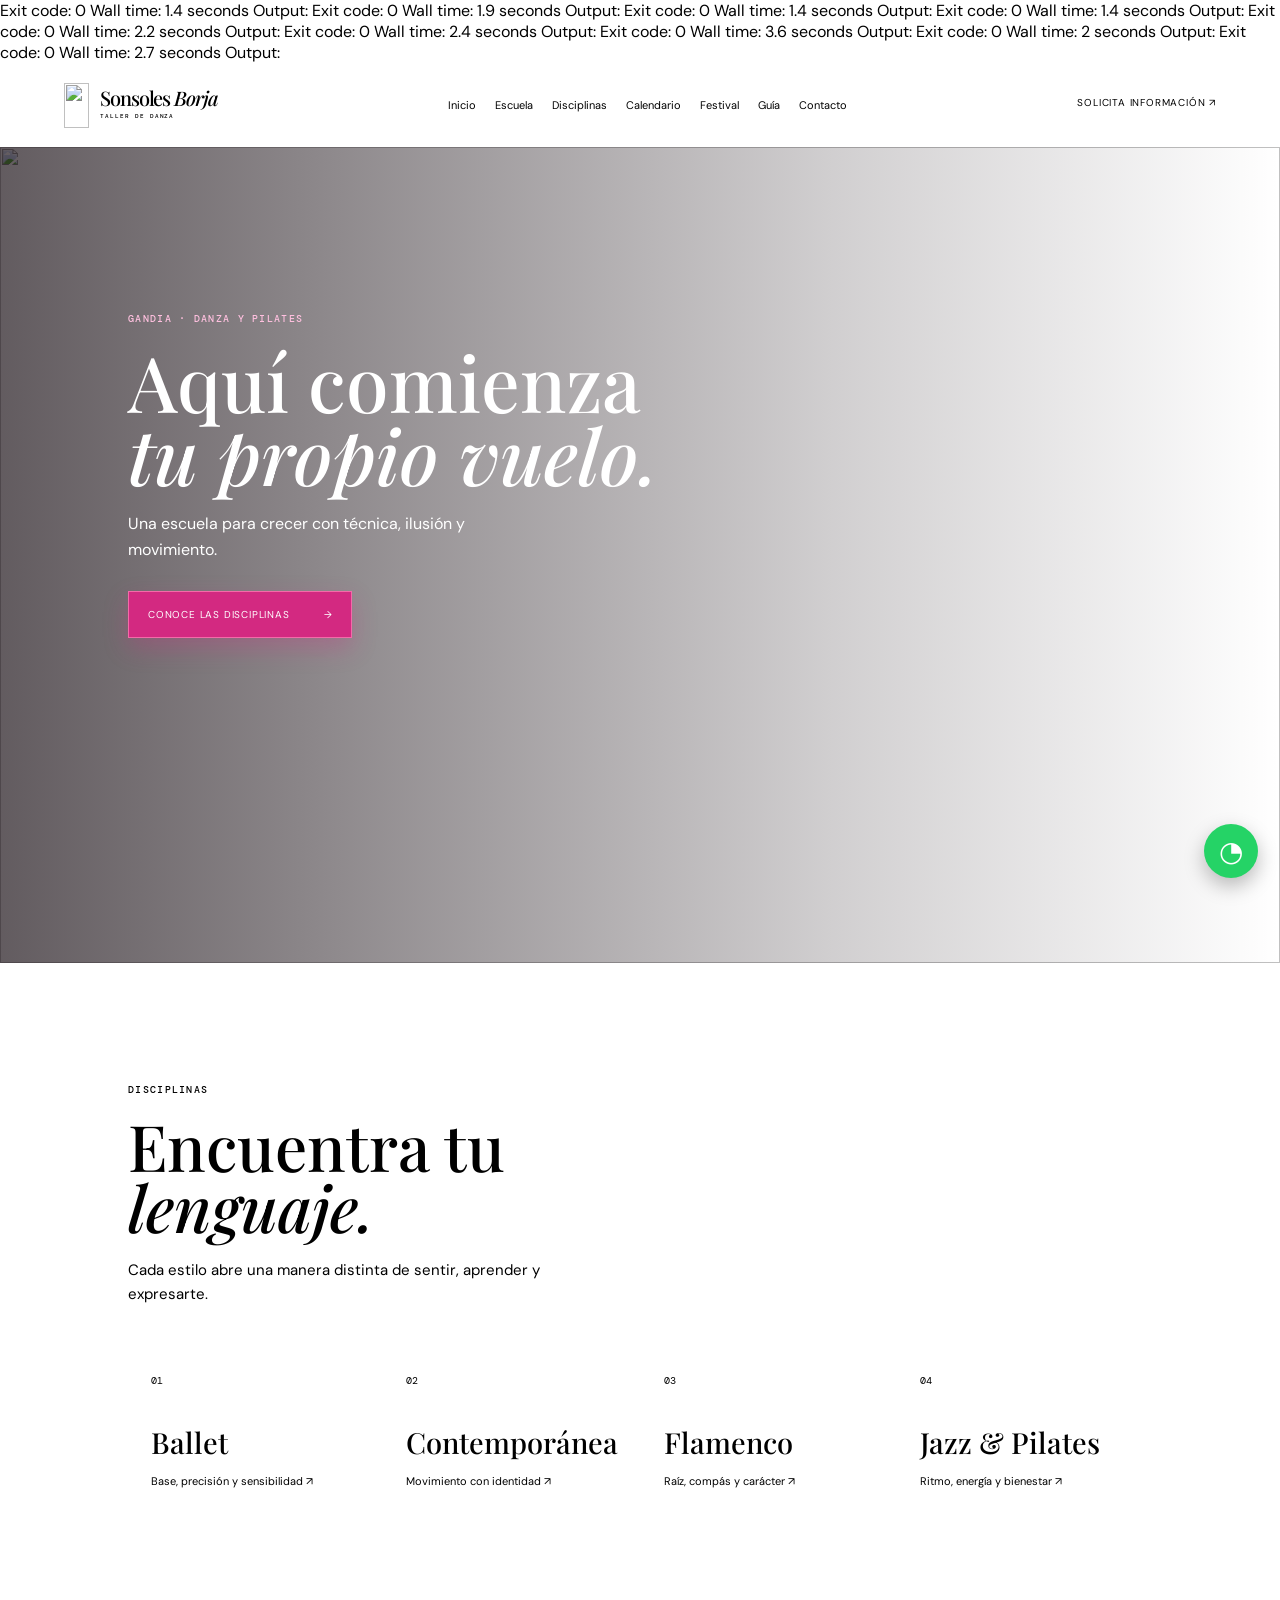
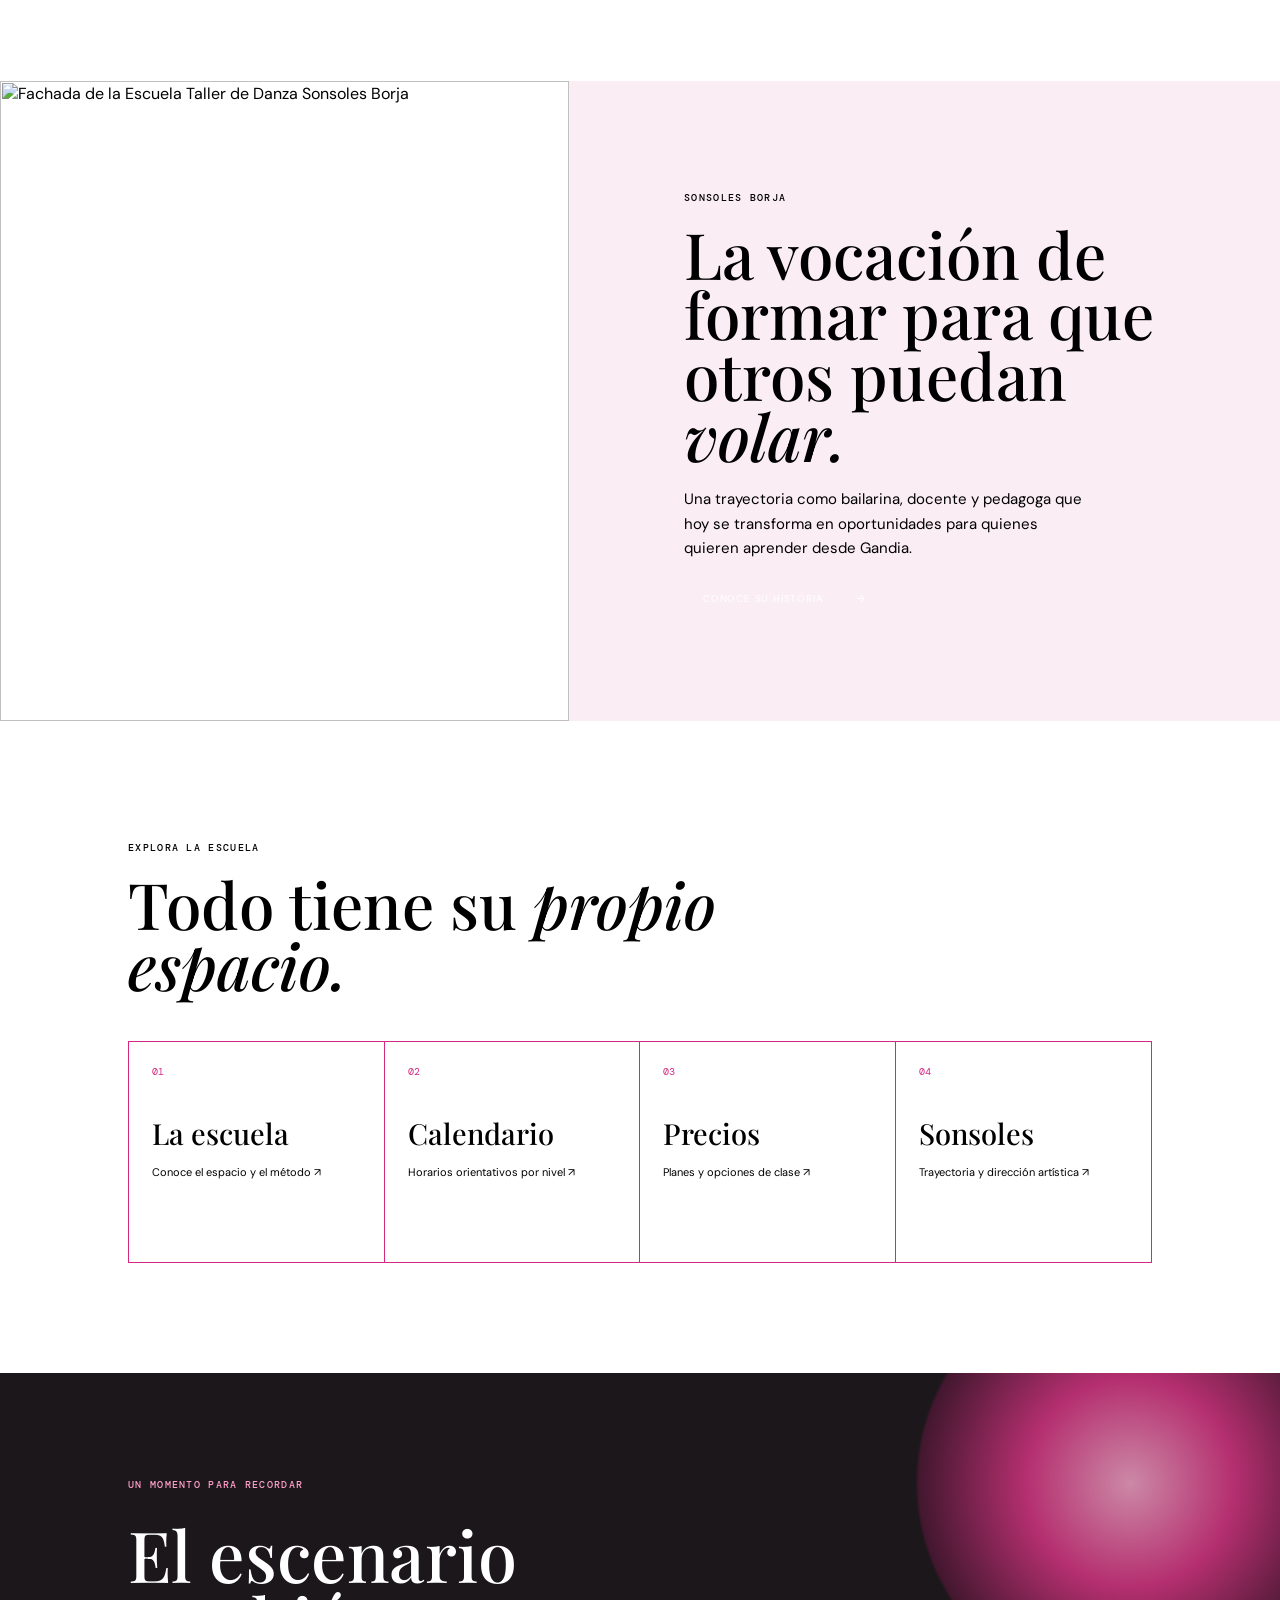
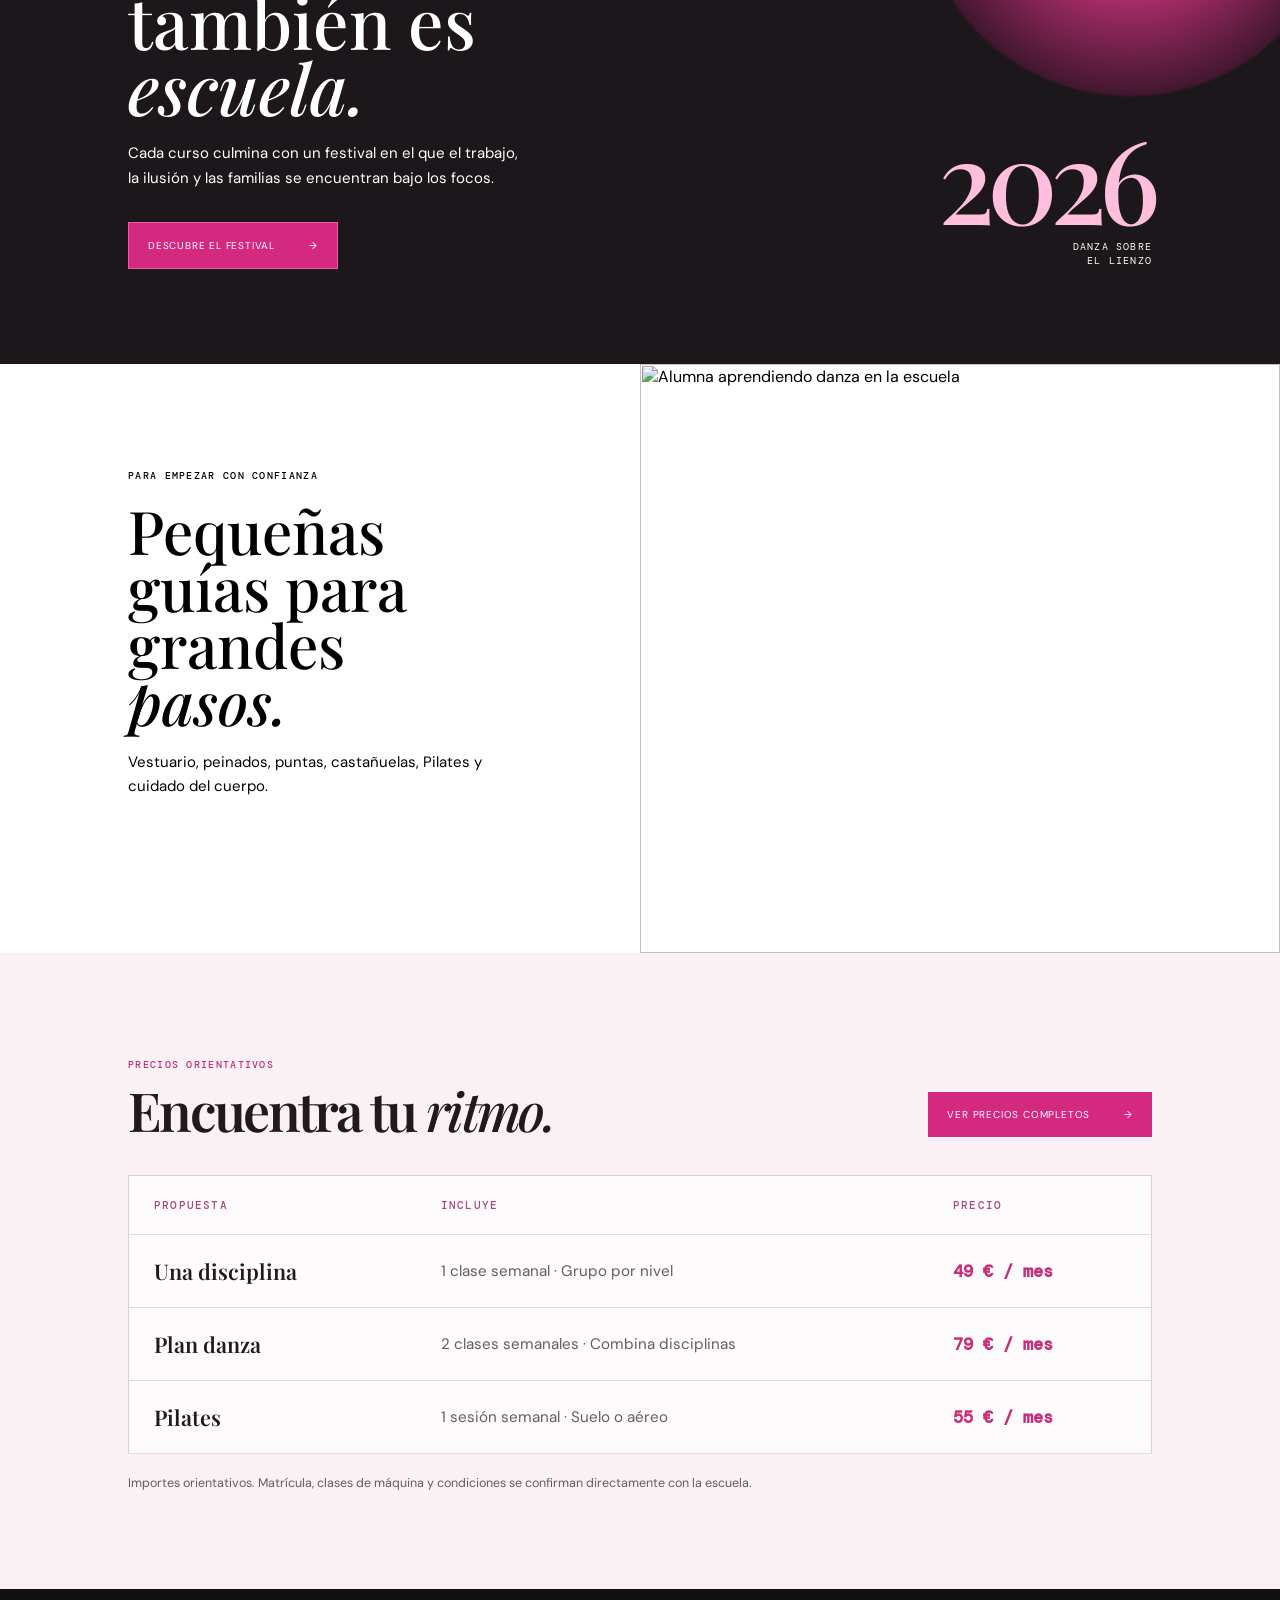
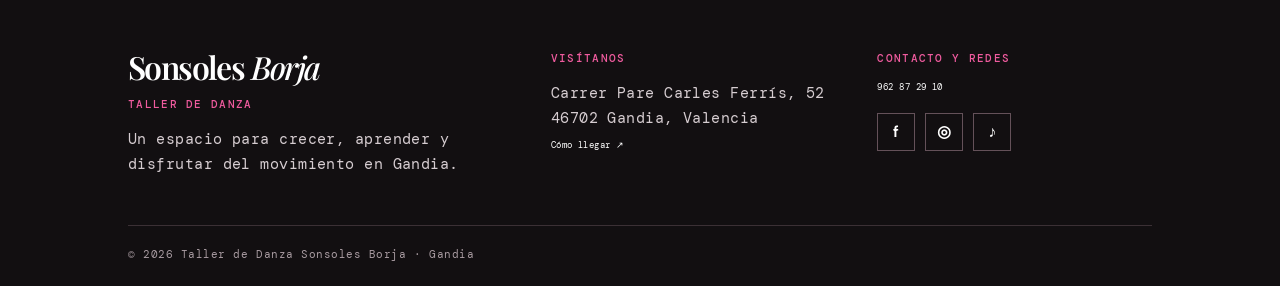
==== index.html @ ec24f603 "Add website pages and styles" ====
Exit code: 0
Wall time: 1.4 seconds
Output:
Exit code: 0
Wall time: 1.9 seconds
Output:
Exit code: 0
Wall time: 1.4 seconds
Output:
Exit code: 0
Wall time: 1.4 seconds
Output:
Exit code: 0
Wall time: 2.2 seconds
Output:
Exit code: 0
Wall time: 2.4 seconds
Output:
Exit code: 0
Wall time: 3.6 seconds
Output:
Exit code: 0
Wall time: 2 seconds
Output:
Exit code: 0
Wall time: 2.7 seconds
Output:
<!doctype html><html lang="es"><head><meta charset="UTF-8"><meta name="viewport" content="width=device-width,initial-scale=1"><title>Sonsoles Borja | Danza y Pilates</title><link rel="preconnect" href="https://fonts.googleapis.com"><link rel="preconnect" href="https://fonts.gstatic.com" crossorigin><link href="https://fonts.googleapis.com/css2?family=DM+Mono:wght@400;500&family=DM+Sans:opsz,wght@9..40,400;9..40,500;9..40,600&family=Playfair+Display:ital,wght@0,500;0,600;0,700;1,500&display=swap" rel="stylesheet"><link rel="stylesheet" href="pages.css"><link rel="stylesheet" href="festival.css"><style>.simple-brand.polished{gap:11px}.brand-icon-polished{width:25px;height:45px;display:block}.brand-icon-polished img{width:100%;height:100%;object-fit:contain}.simple-brand.polished>span:last-child{font-size:20px;letter-spacing:-.055em}.simple-brand.polished i{margin-top:6px;letter-spacing:.16em;font-size:6px}.simple-brand.polished b{font-style:italic;font-weight:500}.sonsoles-home{display:grid;grid-template-columns:1fr 1.25fr;min-height:600px}.sonsoles-home .portraits{display:block;min-height:600px;overflow:hidden}.sonsoles-home img{width:100%;height:100%;object-fit:cover}.sonsoles-home>div:last-child{padding:100px 9vw;background:#faedf3}.sonsoles-home h2{font-size:clamp(43px,5vw,74px)}.sonsoles-home p:not(.eyebrow){font-size:15px;line-height:1.65;max-width:400px}@media(max-width:760px){.simple-brand.polished>span:last-child{font-size:17px}.brand-icon-polished{width:22px;height:39px}.sonsoles-home{grid-template-columns:1fr}.sonsoles-home .portraits{height:420px;min-height:0}.sonsoles-home>div:last-child{padding:70px 25px}}.home-prices{padding:95px 10vw;background:#fff8fb}.home-prices-head{display:flex;justify-content:space-between;align-items:end;gap:30px;margin-bottom:38px}.home-prices h2{font:600 clamp(2.6rem,4.2vw,4.8rem)/.98 'Playfair Display',serif;letter-spacing:-.05em;margin:13px 0 0}.home-prices table{width:100%;border-collapse:collapse;background:#fff}.home-prices th,.home-prices td{padding:22px 25px;text-align:left;border-bottom:1px solid #eadde3}.home-prices th{font:500 .68rem 'DM Mono',monospace;letter-spacing:.11em;text-transform:uppercase;color:#9f788b}.home-prices td{font-size:.95rem}.home-prices td:first-child{font:600 1.35rem 'Playfair Display',serif}.home-prices td:nth-child(2){color:#6c6066}.home-prices td:last-child{font:600 1.05rem 'DM Mono',monospace;color:#c72d78;white-space:nowrap}.home-prices-note{margin:20px 0 0;color:#786d72;font-size:.78rem;line-height:1.6}@media(max-width:760px){.home-prices{padding:65px 25px}.home-prices-head{display:block}.home-prices .button{margin-top:24px}.home-prices th:nth-child(2),.home-prices td:nth-child(2){display:none}.home-prices th,.home-prices td{padding:17px 12px}.home-prices td:first-child{font-size:1.15rem}}.home-prices{background:#201b1e;color:#fff}.home-prices .eyebrow{color:#f34b9c}.home-prices h2{color:#fff}.home-prices table{background:#2c2529;border:1px solid #514149}.home-prices th,.home-prices td{border-color:#514149;color:#fff}.home-prices th{color:#f7bfd8}.home-prices td:nth-child(2),.home-prices-note{color:#e3d8dc}.home-prices td:last-child{color:#ff62aa}.home-prices .button{background:#d42e7c;color:#fff}.home-prices .button:hover{background:#ee4c9c}.site-footer{background:#120f11;color:#fff;padding:62px 10vw 25px}.footer-grid{max-width:1280px;margin:auto;display:grid;grid-template-columns:1.35fr 1fr 1fr;gap:52px;padding-bottom:48px}.footer-brand{font:600 2rem/1 'Playfair Display',serif;letter-spacing:-.05em}.footer-brand span{font-style:italic;font-weight:500}.footer-kicker{font:500 .68rem 'DM Mono',monospace;letter-spacing:.12em;text-transform:uppercase;color:#ef5b9e;margin:0 0 16px}.site-footer p:not(.footer-kicker){font-size:.92rem;line-height:1.7;color:#d6cdd1;margin:0}.footer-contact{color:#fff!important;text-decoration:none;display:block;margin-top:8px}.footer-contact:hover{color:#f0549c!important}.footer-socials{display:flex;gap:10px;margin-top:20px}.footer-socials a{width:38px;height:38px;border:1px solid #645159;display:grid;place-items:center;color:#fff;text-decoration:none;font:600 1rem 'DM Sans',sans-serif;transition:.2s}.footer-socials a:hover{background:#d42e7c;border-color:#d42e7c;transform:translateY(-2px)}.footer-bottom{max-width:1280px;margin:auto;padding-top:22px;border-top:1px solid #3b3035;color:#a89ba1;font:400 .66rem 'DM Mono',monospace;letter-spacing:.05em}@media(max-width:760px){.site-footer{padding:52px 25px 23px}.footer-grid{grid-template-columns:1fr;gap:28px;padding-bottom:36px}}.festival-home{background:#1b171a!important;color:#fff!important}.festival-home .eyebrow{color:#ff9fca!important}.festival-home h2,.festival-home h2 em,.festival-home p:not(.eyebrow),.festival-home .year-stamp,.festival-home .year-stamp small{color:#fff!important;text-shadow:none}.festival-home>div:nth-of-type(1){position:relative;z-index:2}.festival-home .button{background:#d32981!important;color:#fff!important;border:1px solid #f15b9f}.festival-home .button:hover{background:#ed4c9b!important}.festival-home:after{opacity:.8}.festival-home .year-stamp{position:relative;z-index:2;color:#ffbfdc!important}.home-hero .button{background:#d32981!important;border:1px solid #f46aa9!important;color:#fff!important;box-shadow:0 10px 25px rgba(211,41,129,.28)}.home-hero .button:hover{background:#ed4d9b!important;transform:translateY(-2px)}.explore-links .link-grid{border:1px solid #d32981!important;gap:0}.explore-links .link-grid a{border-right:1px solid #d32981!important;background:transparent!important}.explore-links .link-grid a:last-child{border-right:0!important}.explore-links .link-grid a:hover{background:#fff4f8!important}.explore-links .link-grid b{color:#d32981!important}@media(max-width:560px){.explore-links .link-grid a{border-right:0!important;border-bottom:1px solid #d32981!important}.explore-links .link-grid a:last-child{border-bottom:0!important}}.home-prices{background:#f9f1f4!important;color:#211a1d!important}.home-prices .eyebrow{color:#c72d78!important}.home-prices h2{color:#211a1d!important}.home-prices table{background:rgba(255,255,255,.72)!important;border:1px solid #e5cbd7!important}.home-prices th,.home-prices td{border-color:#ead8e0!important;color:#211a1d!important}.home-prices th{color:#a94877!important}.home-prices td:nth-child(2),.home-prices-note{color:#685b60!important}.home-prices td:last-child{color:#c72d78!important}.home-prices .button{background:#d32981!important;color:#fff!important;border:0!important}.home-prices .button:hover{background:#e94b98!important}</style></head><body><header class="page-header"><a class="simple-brand polished" href="index.html"><span class="brand-icon-polished"><img src="assets/brand-icon-polished.png" alt=""></span><span>Sonsoles <b>Borja</b><i>Taller de danza</i></span></a><nav><a class="active" href="index.html">Inicio</a><a href="escuela.html">Escuela</a><a href="disciplinas.html">Disciplinas</a><a href="calendario.html">Calendario</a><a href="festival.html">Festival</a><a href="guia.html">Gu&iacute;a</a><a href="contacto.html">Contacto</a></nav><a class="nav-cta" href="contacto.html">Solicita informaci&oacute;n ↗</a></header><main><section class="home-hero"><img src="assets/hero-danza.png" alt="Bailarina en el estudio"><div><p class="eyebrow">Gandia · Danza y Pilates</p><h1>Aqu&iacute; comienza<br><em>tu propio vuelo.</em></h1><p>Una escuela para crecer con t&eacute;cnica, ilusi&oacute;n y movimiento.</p><a class="button" href="disciplinas.html">Conoce las disciplinas <span>→</span></a></div></section><section class="home-links"><p class="eyebrow">Disciplinas</p><h2>Encuentra tu <em>lenguaje.</em></h2><p style="max-width:460px;font-size:15px;line-height:1.6">Cada estilo abre una manera distinta de sentir, aprender y expresarte.</p><div class="link-grid"><a href="disciplinas.html"><b>01</b><strong>Ballet</strong><span>Base, precisi&oacute;n y sensibilidad ↗</span></a><a href="disciplinas.html"><b>02</b><strong>Contempor&aacute;nea</strong><span>Movimiento con identidad ↗</span></a><a href="disciplinas.html"><b>03</b><strong>Flamenco</strong><span>Ra&iacute;z, comp&aacute;s y car&aacute;cter ↗</span></a><a href="disciplinas.html"><b>04</b><strong>Jazz & Pilates</strong><span>Ritmo, energ&iacute;a y bienestar ↗</span></a></div></section><section class="sonsoles-home"><div class="portraits"><img src="assets/escuela-fachada-limpia.png" alt="Fachada de la Escuela Taller de Danza Sonsoles Borja"></div><div><p class="eyebrow">Sonsoles Borja</p><h2>La vocaci&oacute;n de formar para que otros puedan <em>volar.</em></h2><p>Una trayectoria como bailarina, docente y pedagoga que hoy se transforma en oportunidades para quienes quieren aprender desde Gandia.</p><a class="button" href="sonsoles.html">Conoce su historia <span>→</span></a></div></section><section class="home-links explore-links" style="background:#fff"><p class="eyebrow">Explora la escuela</p><h2>Todo tiene su <em>propio espacio.</em></h2><div class="link-grid"><a href="escuela.html"><b>01</b><strong>La escuela</strong><span>Conoce el espacio y el m&eacute;todo ↗</span></a><a href="calendario.html"><b>02</b><strong>Calendario</strong><span>Horarios orientativos por nivel ↗</span></a><a href="precios.html"><b>03</b><strong>Precios</strong><span>Planes y opciones de clase ↗</span></a><a href="sonsoles.html"><b>04</b><strong>Sonsoles</strong><span>Trayectoria y direcci&oacute;n art&iacute;stica ↗</span></a></div></section><section class="festival-home"><p class="eyebrow">Un momento para recordar</p><div><h2>El escenario tambi&eacute;n es <em>escuela.</em></h2><p>Cada curso culmina con un festival en el que el trabajo, la ilusi&oacute;n y las familias se encuentran bajo los focos.</p><a class="button" href="festival.html">Descubre el Festival <span>→</span></a></div><div class="year-stamp">2026<br><small>DANZA SOBRE<br>EL LIENZO</small></div></section><section class="home-guide"><div><p class="eyebrow">Para empezar con confianza</p><h2>Peque&ntilde;as gu&iacute;as para grandes <em>pasos.</em></h2><p>Vestuario, peinados, puntas, casta&ntilde;uelas, Pilates y cuidado del cuerpo.</p><a class="button" href="guia.html">Ver recomendaciones <span>→</span></a></div><img src="assets/guia-pequenos-pasos.png" alt="Alumna aprendiendo danza en la escuela"></section><section class="home-prices"><div class="home-prices-head"><div><p class="eyebrow">Precios orientativos</p><h2>Encuentra tu <em>ritmo.</em></h2></div><a class="button" href="precios.html">Ver precios completos <span>→</span></a></div><table aria-label="Precios orientativos"><thead><tr><th>Propuesta</th><th>Incluye</th><th>Precio</th></tr></thead><tbody><tr><td>Una disciplina</td><td>1 clase semanal · Grupo por nivel</td><td>49 € / mes</td></tr><tr><td>Plan danza</td><td>2 clases semanales · Combina disciplinas</td><td>79 € / mes</td></tr><tr><td>Pilates</td><td>1 sesión semanal · Suelo o aéreo</td><td>55 € / mes</td></tr></tbody></table><p class="home-prices-note">Importes orientativos. Matrícula, clases de máquina y condiciones se confirman directamente con la escuela.</p></section></main><a class="whatsapp" href="https://wa.me/34600000000?text=Hola%2C%20me%20gustar%C3%ADa%20recibir%20informaci%C3%B3n." target="_blank" rel="noreferrer" aria-label="WhatsApp">◔</a><footer class="site-footer"><div class="footer-grid"><div><div class="footer-brand">Sonsoles <span>Borja</span></div><p class="footer-kicker" style="margin-top:14px">Taller de danza</p><p>Un espacio para crecer, aprender y disfrutar del movimiento en Gandia.</p></div><div><p class="footer-kicker">Visítanos</p><p>Carrer Pare Carles Ferrís, 52<br>46702 Gandia, Valencia</p><a class="footer-contact" href="https://www.google.com/maps/place//data=!4m2!3m1!1s0xd61e84b823273ef:0x9083b964c389a8e6?sa=X&amp;ved=1t:8290&amp;ictx=111" target="_blank" rel="noopener">Cómo llegar ↗</a></div><div><p class="footer-kicker">Contacto y redes</p><a class="footer-contact" href="tel:+34962872910">962 87 29 10</a><div class="footer-socials" aria-label="Redes sociales"><a href="https://www.facebook.com/tallerdedanzasonsolesborja" target="_blank" rel="noopener" aria-label="Facebook">f</a><a href="https://www.instagram.com/tallerdedanzasonsolesborja/" target="_blank" rel="noopener" aria-label="Instagram">◎</a><a href="https://www.tiktok.com/@tallerdedanzasonsolesborja" target="_blank" rel="noopener" aria-label="TikTok">♪</a></div></div></div><div class="footer-bottom">© 2026 Taller de Danza Sonsoles Borja · Gandia</div></footer></body></html>
---- pages.css ----
Exit code: 0
Wall time: 2 seconds
Output:
:root{--ink:#1b171a;--pink:#d32981;--soft:#faedf3;--line:rgba(27,23,26,.16)}*{box-sizing:border-box}body{margin:0;color:var(--ink);font-family:'DM Sans',Arial,sans-serif}a{color:inherit;text-decoration:none}.page-header{height:84px;display:flex;align-items:center;padding:0 5vw;gap:25px;border-bottom:1px solid var(--line);background:#fff;position:sticky;top:0;z-index:9}.simple-brand{display:flex;align-items:center;gap:8px;font:500 18px/.82 'Playfair Display',serif;white-space:nowrap}.simple-brand b{font-weight:700}.simple-brand i{display:block;margin-top:5px;color:var(--pink);font:500 7px 'DM Mono',monospace;letter-spacing:.1em;text-transform:uppercase}.brand-icon{height:44px;width:22px;overflow:hidden;display:block;position:relative}.brand-icon img{position:absolute;width:72px;max-width:none;top:-12px;left:0}.page-header nav{display:flex;gap:19px;margin:auto;font-size:11px}.page-header nav a{padding:6px 0}.page-header nav a:hover,.page-header nav .active{color:var(--pink)}.nav-cta{font-size:10px;letter-spacing:.08em;text-transform:uppercase;border-bottom:1px solid var(--pink);padding-bottom:5px}.eyebrow{font:500 10px 'DM Mono',monospace;letter-spacing:.13em;text-transform:uppercase;color:var(--pink)}h1,h2{font:500 clamp(48px,6vw,92px)/.95 'Playfair Display',serif;margin:20px 0}h1 em,h2 em{font-weight:500}.button{display:inline-flex;gap:34px;padding:16px 19px;background:var(--pink);color:#fff;font-size:10px;letter-spacing:.08em;text-transform:uppercase}.home-hero{height:calc(100vh - 84px);min-height:570px;position:relative;color:#fff;overflow:hidden}.home-hero>img{height:100%;width:100%;object-fit:cover}.home-hero:after{content:'';position:absolute;inset:0;background:linear-gradient(90deg,rgba(24,14,20,.68),rgba(24,14,20,.2) 65%,transparent)}.home-hero>div{position:absolute;z-index:1;left:10vw;top:19%;max-width:535px}.home-hero .eyebrow{color:#ffc0df}.home-hero p:not(.eyebrow){font-size:16px;line-height:1.6;max-width:350px;margin-bottom:29px}.home-links{padding:110px 10vw;background:var(--soft)}.home-links h2{font-size:clamp(44px,5vw,74px);max-width:620px}.link-grid{display:grid;grid-template-columns:repeat(4,1fr);border:1px solid var(--line);margin-top:45px}.link-grid a{min-height:220px;padding:23px;border-right:1px solid var(--line);display:flex;flex-direction:column}.link-grid a:last-child{border:0}.link-grid b{font:10px 'DM Mono',monospace;color:var(--pink)}.link-grid strong{font:500 29px 'Playfair Display',serif;margin:36px 0 12px}.link-grid span{font-size:11px;line-height:1.5}.page-hero{min-height:345px;padding:80px 10vw 70px;background:var(--soft);display:flex;align-items:end}.page-hero p:last-child{font-size:15px;line-height:1.6;max-width:480px}.page-content{padding:85px 10vw}.page-content h2{font-size:clamp(38px,4vw,62px)}.split{display:grid;grid-template-columns:1fr 1fr;gap:8vw;align-items:center}.split img{width:100%;max-height:600px;object-fit:cover}.copy{font-size:15px;line-height:1.7}.copy ul{list-style:none;padding:17px 0;border-top:1px solid var(--line);font-size:13px}.copy li{line-height:2}.copy li:before{content:'•';color:var(--pink);padding-right:8px}.discipline-list{display:grid;gap:0}.discipline-row{display:grid;grid-template-columns:310px 1fr;min-height:420px;border-bottom:1px solid var(--line)}.discipline-row img{width:100%;height:100%;object-fit:cover}.discipline-row>div{padding:55px 7vw}.discipline-row h2{font-size:clamp(39px,4.5vw,66px);margin:16px 0}.discipline-row p{font-size:15px;line-height:1.6}.discipline-row ul{padding:17px 0 0;border-top:1px solid var(--line);list-style:none;font-size:12px;line-height:1.9}.discipline-row li:before{content:'•';color:var(--pink);padding-right:8px}.calendar{width:100%;border-collapse:collapse;margin-top:20px;font-size:12px}.calendar th,.calendar td{border:1px solid var(--line);padding:17px;text-align:left;vertical-align:top}.calendar th{font:10px 'DM Mono',monospace;text-transform:uppercase;background:var(--soft)}.calendar td:first-child{font:10px 'DM Mono',monospace;color:var(--pink)}.calendar b{font-weight:400;color:#766a71}.price-grid{display:grid;grid-template-columns:repeat(3,1fr);border:1px solid var(--line);margin-top:20px}.price-card{padding:33px 28px;border-right:1px solid var(--line);min-height:330px}.price-card:last-child{border:0}.price-card>p{font:10px 'DM Mono',monospace;letter-spacing:.08em;text-transform:uppercase;color:var(--pink)}.price-card strong{display:block;font:500 50px 'Playfair Display',serif;margin:20px 0}.price-card strong span{font:11px 'DM Sans',sans-serif}.price-card ul{padding:15px 0;border-top:1px solid var(--line);list-style:none;font-size:12px;line-height:1.9}.price-card.featured{background:var(--pink);color:#fff}.price-card.featured>p{color:#ffe1ef}.notice{font-size:11px;color:#786a72;margin-top:18px}.contact-cards{display:grid;grid-template-columns:repeat(3,1fr);gap:20px}.contact-cards a,.contact-cards div{padding:27px;border-top:2px solid var(--pink);background:var(--soft);font-size:15px;line-height:1.55}.contact-cards span{display:block;color:var(--pink);font:10px 'DM Mono',monospace;text-transform:uppercase;letter-spacing:.08em;margin-bottom:8px}.whatsapp{position:fixed;right:22px;bottom:22px;width:54px;height:54px;display:grid;place-items:center;background:#25d366;color:#fff;border-radius:50%;font-size:28px;box-shadow:0 8px 20px #0004;z-index:10}footer{padding:27px 5vw;background:var(--soft);font:9px 'DM Mono',monospace;letter-spacing:.05em}@media(max-width:900px){.page-header nav{display:none}.page-header{justify-content:space-between}.nav-cta{display:block}.link-grid,.price-grid,.contact-cards{grid-template-columns:1fr 1fr}.link-grid a:nth-child(2){border-right:0}.split{grid-template-columns:1fr}.discipline-row{grid-template-columns:1fr}.discipline-row img{height:390px}.page-content{padding:65px 25px}.page-hero,.home-links{padding-left:25px;padding-right:25px}.calendar{display:block;overflow-x:auto}.calendar th,.calendar td{min-width:125px}.home-hero>div{left:25px;right:25px}.home-hero h1{font-size:63px}}@media(max-width:560px){.link-grid,.price-grid,.contact-cards{grid-template-columns:1fr}.link-grid a,.price-card{border-right:0;border-bottom:1px solid var(--line)}.link-grid a:last-child,.price-card:last-child{border-bottom:0}.nav-cta{display:none}.discipline-row>div{padding:45px 25px}.page-hero{min-height:310px}}

.brand-icon img[src="assets/brand-icon-polished.png"]{position:static;width:100%;height:100%;max-width:100%;object-fit:contain}
---- festival.css ----
.festival-home{background:var(--ink);color:#fff;min-height:530px;padding:95px 10vw;display:grid;grid-template-columns:1fr 1fr;position:relative;overflow:hidden}.festival-home:after{content:'';position:absolute;width:460px;height:460px;border-radius:50%;right:-80px;top:-120px;background:radial-gradient(circle,#f8a5c9 0,#db3585 32%,#4d1734 65%,transparent 66%)}.festival-home .eyebrow{grid-column:1/-1;color:#ffbcdc}.festival-home h2{font-size:clamp(44px,5.5vw,78px);position:relative;z-index:1}.festival-home p:not(.eyebrow){max-width:400px;font-size:15px;line-height:1.65;position:relative;z-index:1}.festival-home .button{margin-top:16px;position:relative;z-index:1}.year-stamp{align-self:end;justify-self:end;z-index:1;font:500 clamp(60px,9vw,140px)/.78 'Playfair Display',serif;letter-spacing:-.07em;text-align:right}.year-stamp small{display:block;margin-top:17px;font:10px/1.45 'DM Mono',monospace;letter-spacing:.12em}.home-guide{display:grid;grid-template-columns:1fr 1fr;align-items:stretch;min-height:530px;background:var(--soft)}.home-guide>div{padding:95px 10vw}.home-guide h2{font-size:clamp(43px,4.7vw,70px)}.home-guide p:not(.eyebrow){font-size:15px;line-height:1.6;max-width:390px}.home-guide img{width:100%;height:100%;object-fit:cover}.festival-grid{display:grid;grid-template-columns:repeat(5,1fr);gap:12px;margin-top:35px}.festival-card{min-height:340px;padding:25px;display:flex;flex-direction:column;justify-content:end;background:linear-gradient(180deg,#f8ddea,#d42b7f);color:#fff}.festival-card:nth-child(2){background:linear-gradient(180deg,#ded8e6,#69587d)}.festival-card:nth-child(3){background:linear-gradient(180deg,#fee8cc,#d88655)}.festival-card:nth-child(4){background:linear-gradient(180deg,#d8ebe7,#49837c)}.festival-card:nth-child(5){background:linear-gradient(180deg,#e7e1d5,#9a745d)}.festival-card b{font:500 46px 'Playfair Display',serif}.festival-card strong{font:500 20px/1.1 'Playfair Display',serif;margin-top:9px}.festival-card span{font-size:10px;line-height:1.5;margin-top:10px}.photo-repo{margin-top:72px;padding:36px;border:1px dashed var(--pink);background:var(--soft);text-align:center}.photo-repo strong{font:500 28px 'Playfair Display',serif;display:block}.photo-repo p{font-size:13px;margin-bottom:0}.faq-list{display:grid;grid-template-columns:repeat(2,1fr);gap:14px;margin-top:35px}.faq-list details{border-top:2px solid var(--pink);background:var(--soft);padding:21px}.faq-list summary{cursor:pointer;font:500 21px/1.15 'Playfair Display',serif}.faq-list p{font-size:13px;line-height:1.6;margin:15px 0 0}@media(max-width:900px){.festival-grid{grid-template-columns:repeat(2,1fr)}.festival-home,.home-guide{grid-template-columns:1fr}.festival-home{min-height:600px}.year-stamp{margin-top:50px}.home-guide>div{padding:75px 25px}.home-guide img{height:380px}}@media(max-width:560px){.festival-grid,.faq-list{grid-template-columns:1fr}.festival-home{padding:75px 25px}.festival-home:after{opacity:.5}.year-stamp{justify-self:start;text-align:left}.home-guide img{height:340px}}
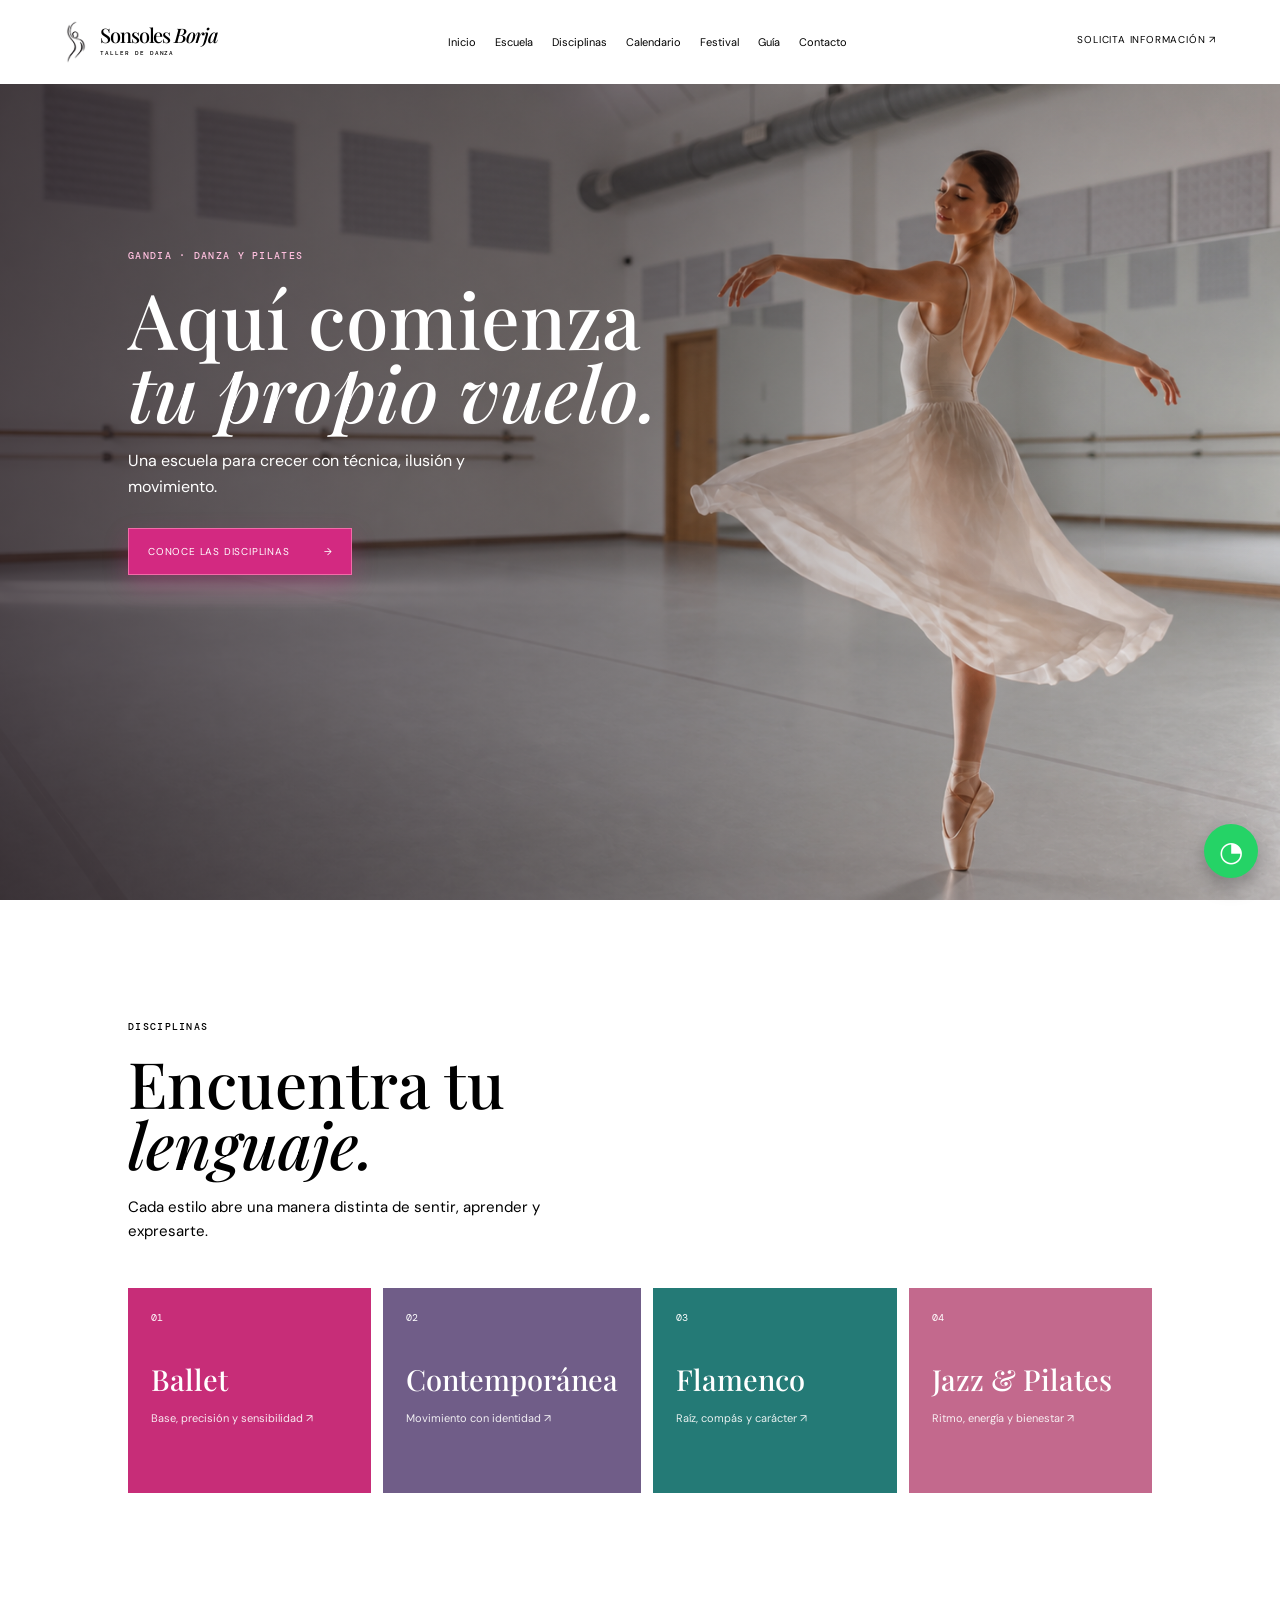
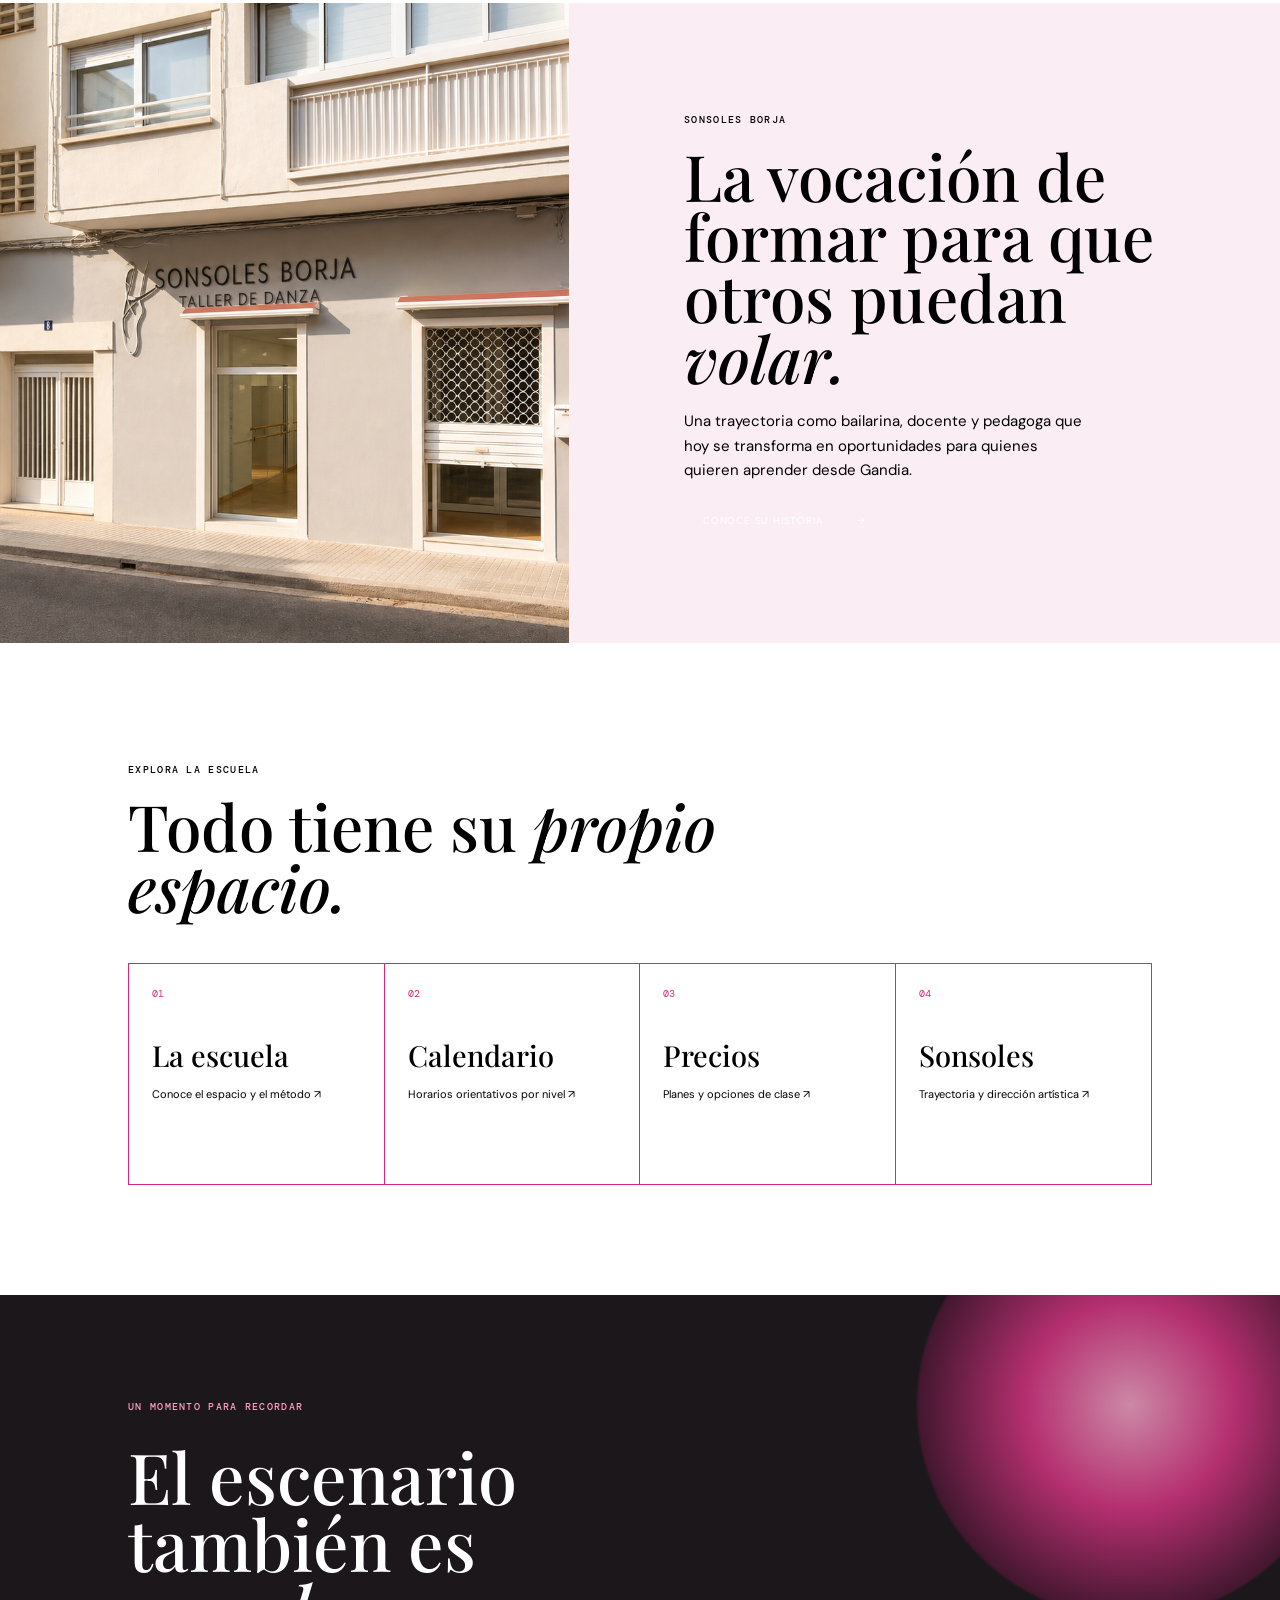
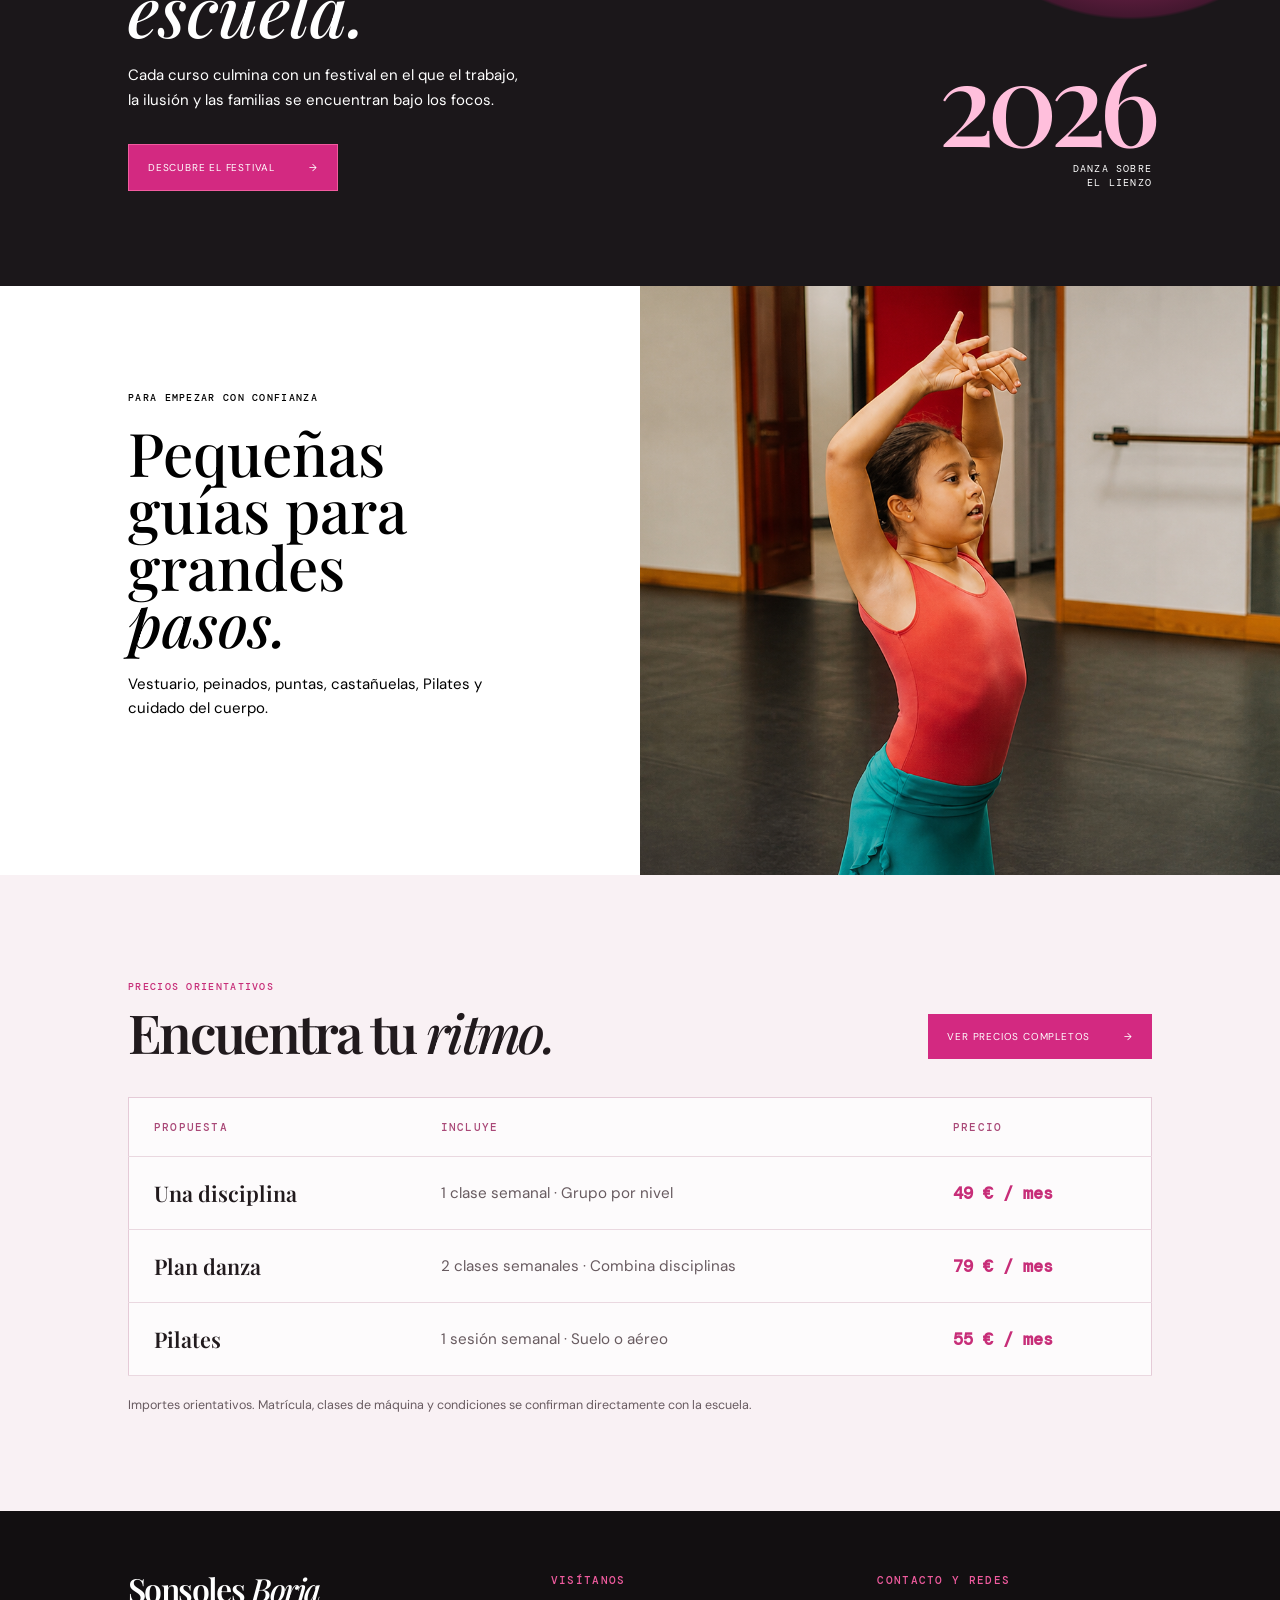
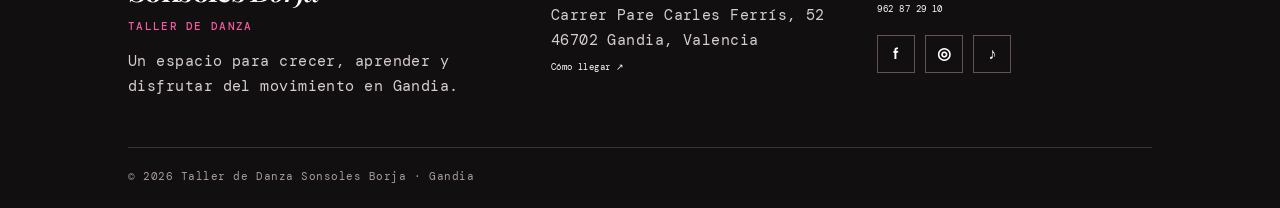
==== commit f8b94bbf: "Fix homepage and add discipline colours" ====
--- a/index.html
+++ b/index.html
@@ -1,46 +1 @@
-Exit code: 0
-Wall time: 1.4 seconds
-Output:
-Exit code: 0
-Wall time: 1.9 seconds
-Output:
-Exit code: 0
-Wall time: 1.4 seconds
-Output:
-Exit code: 0
-Wall time: 1.4 seconds
-Output:
-Exit code: 0
-Wall time: 2.2 seconds
-Output:
-Exit code: 0
-Wall time: 2.4 seconds
-Output:
-Exit code: 0
-Wall time: 3.6 seconds
-Output:
-Exit code: 0
-Wall time: 2 seconds
-Output:
-Exit code: 0
-Wall time: 2.7 seconds
-Output:
-<!doctype html><html lang="es"><head><meta charset="UTF-8"><meta name="viewport" content="width=device-width,initial-scale=1"><title>Sonsoles Borja | Danza y Pilates</title><link rel="preconnect" href="https://fonts.googleapis.com"><link rel="preconnect" href="https://fonts.gstatic.com" crossorigin><link href="https://fonts.googleapis.com/css2?family=DM+Mono:wght@400;500&family=DM+Sans:opsz,wght@9..40,400;9..40,500;9..40,600&family=Playfair+Display:ital,wght@0,500;0,600;0,700;1,500&display=swap" rel="stylesheet"><link rel="stylesheet" href="pages.css"><link rel="stylesheet" href="festival.css"><style>.simple-brand.polished{gap:11px}.brand-icon-polished{width:25px;height:45px;display:block}.brand-icon-polished img{width:100%;height:100%;object-fit:contain}.simple-brand.polished>span:last-child{font-size:20px;letter-spacing:-.055em}.simple-brand.polished i{margin-top:6px;letter-spacing:.16em;font-size:6px}.simple-brand.polished b{font-style:italic;font-weight:500}.sonsoles-home{display:grid;grid-template-columns:1fr 1.25fr;min-height:600px}.sonsoles-home .portraits{display:block;min-height:600px;overflow:hidden}.sonsoles-home img{width:100%;height:100%;object-fit:cover}.sonsoles-home>div:last-child{padding:100px 9vw;background:#faedf3}.sonsoles-home h2{font-size:clamp(43px,5vw,74px)}.sonsoles-home p:not(.eyebrow){font-size:15px;line-height:1.65;max-width:400px}@media(max-width:760px){.simple-brand.polished>span:last-child{font-size:17px}.brand-icon-polished{width:22px;height:39px}.sonsoles-home{grid-template-columns:1fr}.sonsoles-home .portraits{height:420px;min-height:0}.sonsoles-home>div:last-child{padding:70px 25px}}.home-prices{padding:95px 10vw;background:#fff8fb}.home-prices-head{display:flex;justify-content:space-between;align-items:end;gap:30px;margin-bottom:38px}.home-prices h2{font:600 clamp(2.6rem,4.2vw,4.8rem)/.98 'Playfair Display',serif;letter-spacing:-.05em;margin:13px 0 0}.home-prices table{width:100%;border-collapse:collapse;background:#fff}.home-prices th,.home-prices td{padding:22px 25px;text-align:left;border-bottom:1px solid #eadde3}.home-prices th{font:500 .68rem 'DM Mono',monospace;letter-spacing:.11em;text-transform:uppercase;color:#9f788b}.home-prices td{font-size:.95rem}.home-prices td:first-child{font:600 1.35rem 'Playfair Display',serif}.home-prices td:nth-child(2){color:#6c6066}.home-prices td:last-child{font:600 1.05rem 'DM Mono',monospace;color:#c72d78;white-space:nowrap}.home-prices-note{margin:20px 0 0;color:#786d72;font-size:.78rem;line-height:1.6}@media(max-width:760px){.home-prices{padding:65px 25px}.home-prices-head{display:block}.home-prices .button{margin-top:24px}.home-prices th:nth-child(2),.home-prices td:nth-child(2){display:none}.home-prices th,.home-prices td{padding:17px 12px}.home-prices td:first-child{font-size:1.15rem}}.home-prices{background:#201b1e;color:#fff}.home-prices .eyebrow{color:#f34b9c}.home-prices h2{color:#fff}.home-prices table{background:#2c2529;border:1px solid #514149}.home-prices th,.home-prices td{border-color:#514149;color:#fff}.home-prices th{color:#f7bfd8}.home-prices td:nth-child(2),.home-prices-note{color:#e3d8dc}.home-prices td:last-child{color:#ff62aa}.home-prices .button{background:#d42e7c;color:#fff}.home-prices .button:hover{background:#ee4c9c}.site-footer{background:#120f11;color:#fff;padding:62px 10vw 25px}.footer-grid{max-width:1280px;margin:auto;display:grid;grid-template-columns:1.35fr 1fr 1fr;gap:52px;padding-bottom:48px}.footer-brand{font:600 2rem/1 'Playfair Display',serif;letter-spacing:-.05em}.footer-brand span{font-style:italic;font-weight:500}.footer-kicker{font:500 .68rem 'DM Mono',monospace;letter-spacing:.12em;text-transform:uppercase;color:#ef5b9e;margin:0 0 16px}.site-footer p:not(.footer-kicker){font-size:.92rem;line-height:1.7;color:#d6cdd1;margin:0}.footer-contact{color:#fff!important;text-decoration:none;display:block;margin-top:8px}.footer-contact:hover{color:#f0549c!important}.footer-socials{display:flex;gap:10px;margin-top:20px}.footer-socials a{width:38px;height:38px;border:1px solid #645159;display:grid;place-items:center;color:#fff;text-decoration:none;font:600 1rem 'DM Sans',sans-serif;transition:.2s}.footer-socials a:hover{background:#d42e7c;border-color:#d42e7c;transform:translateY(-2px)}.footer-bottom{max-width:1280px;margin:auto;padding-top:22px;border-top:1px solid #3b3035;color:#a89ba1;font:400 .66rem 'DM Mono',monospace;letter-spacing:.05em}@media(max-width:760px){.site-footer{padding:52px 25px 23px}.footer-grid{grid-template-columns:1fr;gap:28px;padding-bottom:36px}}.festival-home{background:#1b171a!important;color:#fff!important}.festival-home .eyebrow{color:#ff9fca!important}.festival-home h2,.festival-home h2 em,.festival-home p:not(.eyebrow),.festival-home .year-stamp,.festival-home .year-stamp small{color:#fff!important;text-shadow:none}.festival-home>div:nth-of-type(1){position:relative;z-index:2}.festival-home .button{background:#d32981!important;color:#fff!important;border:1px solid #f15b9f}.festival-home .button:hover{background:#ed4c9b!important}.festival-home:after{opacity:.8}.festival-home .year-stamp{position:relative;z-index:2;color:#ffbfdc!important}.home-hero .button{background:#d32981!important;border:1px solid #f46aa9!important;color:#fff!important;box-shadow:0 10px 25px rgba(211,41,129,.28)}.home-hero .button:hover{background:#ed4d9b!important;transform:translateY(-2px)}.explore-links .link-grid{border:1px solid #d32981!important;gap:0}.explore-links .link-grid a{border-right:1px solid #d32981!important;background:transparent!important}.explore-links .link-grid a:last-child{border-right:0!important}.explore-links .link-grid a:hover{background:#fff4f8!important}.explore-links .link-grid b{color:#d32981!important}@media(max-width:560px){.explore-links .link-grid a{border-right:0!important;border-bottom:1px solid #d32981!important}.explore-links .link-grid a:last-child{border-bottom:0!important}}.home-prices{background:#f9f1f4!important;color:#211a1d!important}.home-prices .eyebrow{color:#c72d78!important}.home-prices h2{color:#211a1d!important}.home-prices table{background:rgba(255,255,255,.72)!important;border:1px solid #e5cbd7!important}.home-prices th,.home-prices td{border-color:#ead8e0!important;color:#211a1d!important}.home-prices th{color:#a94877!important}.home-prices td:nth-child(2),.home-prices-note{color:#685b60!important}.home-prices td:last-child{color:#c72d78!important}.home-prices .button{background:#d32981!important;color:#fff!important;border:0!important}.home-prices .button:hover{background:#e94b98!important}</style></head><body><header class="page-header"><a class="simple-brand polished" href="index.html"><span class="brand-icon-polished"><img src="assets/brand-icon-polished.png" alt=""></span><span>Sonsoles <b>Borja</b><i>Taller de danza</i></span></a><nav><a class="active" href="index.html">Inicio</a><a href="escuela.html">Escuela</a><a href="disciplinas.html">Disciplinas</a><a href="calendario.html">Calendario</a><a href="festival.html">Festival</a><a href="guia.html">Gu&iacute;a</a><a href="contacto.html">Contacto</a></nav><a class="nav-cta" href="contacto.html">Solicita informaci&oacute;n ↗</a></header><main><section class="home-hero"><img src="assets/hero-danza.png" alt="Bailarina en el estudio"><div><p class="eyebrow">Gandia · Danza y Pilates</p><h1>Aqu&iacute; comienza<br><em>tu propio vuelo.</em></h1><p>Una escuela para crecer con t&eacute;cnica, ilusi&oacute;n y movimiento.</p><a class="button" href="disciplinas.html">Conoce las disciplinas <span>→</span></a></div></section><section class="home-links"><p class="eyebrow">Disciplinas</p><h2>Encuentra tu <em>lenguaje.</em></h2><p style="max-width:460px;font-size:15px;line-height:1.6">Cada estilo abre una manera distinta de sentir, aprender y expresarte.</p><div class="link-grid"><a href="disciplinas.html"><b>01</b><strong>Ballet</strong><span>Base, precisi&oacute;n y sensibilidad ↗</span></a><a href="disciplinas.html"><b>02</b><strong>Contempor&aacute;nea</strong><span>Movimiento con identidad ↗</span></a><a href="disciplinas.html"><b>03</b><strong>Flamenco</strong><span>Ra&iacute;z, comp&aacute;s y car&aacute;cter ↗</span></a><a href="disciplinas.html"><b>04</b><strong>Jazz & Pilates</strong><span>Ritmo, energ&iacute;a y bienestar ↗</span></a></div></section><section class="sonsoles-home"><div class="portraits"><img src="assets/escuela-fachada-limpia.png" alt="Fachada de la Escuela Taller de Danza Sonsoles Borja"></div><div><p class="eyebrow">Sonsoles Borja</p><h2>La vocaci&oacute;n de formar para que otros puedan <em>volar.</em></h2><p>Una trayectoria como bailarina, docente y pedagoga que hoy se transforma en oportunidades para quienes quieren aprender desde Gandia.</p><a class="button" href="sonsoles.html">Conoce su historia <span>→</span></a></div></section><section class="home-links explore-links" style="background:#fff"><p class="eyebrow">Explora la escuela</p><h2>Todo tiene su <em>propio espacio.</em></h2><div class="link-grid"><a href="escuela.html"><b>01</b><strong>La escuela</strong><span>Conoce el espacio y el m&eacute;todo ↗</span></a><a href="calendario.html"><b>02</b><strong>Calendario</strong><span>Horarios orientativos por nivel ↗</span></a><a href="precios.html"><b>03</b><strong>Precios</strong><span>Planes y opciones de clase ↗</span></a><a href="sonsoles.html"><b>04</b><strong>Sonsoles</strong><span>Trayectoria y direcci&oacute;n art&iacute;stica ↗</span></a></div></section><section class="festival-home"><p class="eyebrow">Un momento para recordar</p><div><h2>El escenario tambi&eacute;n es <em>escuela.</em></h2><p>Cada curso culmina con un festival en el que el trabajo, la ilusi&oacute;n y las familias se encuentran bajo los focos.</p><a class="button" href="festival.html">Descubre el Festival <span>→</span></a></div><div class="year-stamp">2026<br><small>DANZA SOBRE<br>EL LIENZO</small></div></section><section class="home-guide"><div><p class="eyebrow">Para empezar con confianza</p><h2>Peque&ntilde;as gu&iacute;as para grandes <em>pasos.</em></h2><p>Vestuario, peinados, puntas, casta&ntilde;uelas, Pilates y cuidado del cuerpo.</p><a class="button" href="guia.html">Ver recomendaciones <span>→</span></a></div><img src="assets/guia-pequenos-pasos.png" alt="Alumna aprendiendo danza en la escuela"></section><section class="home-prices"><div class="home-prices-head"><div><p class="eyebrow">Precios orientativos</p><h2>Encuentra tu <em>ritmo.</em></h2></div><a class="button" href="precios.html">Ver precios completos <span>→</span></a></div><table aria-label="Precios orientativos"><thead><tr><th>Propuesta</th><th>Incluye</th><th>Precio</th></tr></thead><tbody><tr><td>Una disciplina</td><td>1 clase semanal · Grupo por nivel</td><td>49 € / mes</td></tr><tr><td>Plan danza</td><td>2 clases semanales · Combina disciplinas</td><td>79 € / mes</td></tr><tr><td>Pilates</td><td>1 sesión semanal · Suelo o aéreo</td><td>55 € / mes</td></tr></tbody></table><p class="home-prices-note">Importes orientativos. Matrícula, clases de máquina y condiciones se confirman directamente con la escuela.</p></section></main><a class="whatsapp" href="https://wa.me/34600000000?text=Hola%2C%20me%20gustar%C3%ADa%20recibir%20informaci%C3%B3n." target="_blank" rel="noreferrer" aria-label="WhatsApp">◔</a><footer class="site-footer"><div class="footer-grid"><div><div class="footer-brand">Sonsoles <span>Borja</span></div><p class="footer-kicker" style="margin-top:14px">Taller de danza</p><p>Un espacio para crecer, aprender y disfrutar del movimiento en Gandia.</p></div><div><p class="footer-kicker">Visítanos</p><p>Carrer Pare Carles Ferrís, 52<br>46702 Gandia, Valencia</p><a class="footer-contact" href="https://www.google.com/maps/place//data=!4m2!3m1!1s0xd61e84b823273ef:0x9083b964c389a8e6?sa=X&amp;ved=1t:8290&amp;ictx=111" target="_blank" rel="noopener">Cómo llegar ↗</a></div><div><p class="footer-kicker">Contacto y redes</p><a class="footer-contact" href="tel:+34962872910">962 87 29 10</a><div class="footer-socials" aria-label="Redes sociales"><a href="https://www.facebook.com/tallerdedanzasonsolesborja" target="_blank" rel="noopener" aria-label="Facebook">f</a><a href="https://www.instagram.com/tallerdedanzasonsolesborja/" target="_blank" rel="noopener" aria-label="Instagram">◎</a><a href="https://www.tiktok.com/@tallerdedanzasonsolesborja" target="_blank" rel="noopener" aria-label="TikTok">♪</a></div></div></div><div class="footer-bottom">© 2026 Taller de Danza Sonsoles Borja · Gandia</div></footer></body></html>
-
-
-
-
-
-
-
-
-
-
-
-
-
-
-
-
-
-
+<!doctype html><html lang="es"><head><meta charset="UTF-8"><meta name="viewport" content="width=device-width,initial-scale=1"><title>Sonsoles Borja | Danza y Pilates</title><link rel="preconnect" href="https://fonts.googleapis.com"><link rel="preconnect" href="https://fonts.gstatic.com" crossorigin><link href="https://fonts.googleapis.com/css2?family=DM+Mono:wght@400;500&family=DM+Sans:opsz,wght@9..40,400;9..40,500;9..40,600&family=Playfair+Display:ital,wght@0,500;0,600;0,700;1,500&display=swap" rel="stylesheet"><link rel="stylesheet" href="pages.css"><link rel="stylesheet" href="festival.css"><style>.simple-brand.polished{gap:11px}.brand-icon-polished{width:25px;height:45px;display:block}.brand-icon-polished img{width:100%;height:100%;object-fit:contain}.simple-brand.polished>span:last-child{font-size:20px;letter-spacing:-.055em}.simple-brand.polished i{margin-top:6px;letter-spacing:.16em;font-size:6px}.simple-brand.polished b{font-style:italic;font-weight:500}.sonsoles-home{display:grid;grid-template-columns:1fr 1.25fr;min-height:600px}.sonsoles-home .portraits{display:block;min-height:600px;overflow:hidden}.sonsoles-home img{width:100%;height:100%;object-fit:cover}.sonsoles-home>div:last-child{padding:100px 9vw;background:#faedf3}.sonsoles-home h2{font-size:clamp(43px,5vw,74px)}.sonsoles-home p:not(.eyebrow){font-size:15px;line-height:1.65;max-width:400px}@media(max-width:760px){.simple-brand.polished>span:last-child{font-size:17px}.brand-icon-polished{width:22px;height:39px}.sonsoles-home{grid-template-columns:1fr}.sonsoles-home .portraits{height:420px;min-height:0}.sonsoles-home>div:last-child{padding:70px 25px}}.home-prices{padding:95px 10vw;background:#fff8fb}.home-prices-head{display:flex;justify-content:space-between;align-items:end;gap:30px;margin-bottom:38px}.home-prices h2{font:600 clamp(2.6rem,4.2vw,4.8rem)/.98 'Playfair Display',serif;letter-spacing:-.05em;margin:13px 0 0}.home-prices table{width:100%;border-collapse:collapse;background:#fff}.home-prices th,.home-prices td{padding:22px 25px;text-align:left;border-bottom:1px solid #eadde3}.home-prices th{font:500 .68rem 'DM Mono',monospace;letter-spacing:.11em;text-transform:uppercase;color:#9f788b}.home-prices td{font-size:.95rem}.home-prices td:first-child{font:600 1.35rem 'Playfair Display',serif}.home-prices td:nth-child(2){color:#6c6066}.home-prices td:last-child{font:600 1.05rem 'DM Mono',monospace;color:#c72d78;white-space:nowrap}.home-prices-note{margin:20px 0 0;color:#786d72;font-size:.78rem;line-height:1.6}@media(max-width:760px){.home-prices{padding:65px 25px}.home-prices-head{display:block}.home-prices .button{margin-top:24px}.home-prices th:nth-child(2),.home-prices td:nth-child(2){display:none}.home-prices th,.home-prices td{padding:17px 12px}.home-prices td:first-child{font-size:1.15rem}}.home-prices{background:#201b1e;color:#fff}.home-prices .eyebrow{color:#f34b9c}.home-prices h2{color:#fff}.home-prices table{background:#2c2529;border:1px solid #514149}.home-prices th,.home-prices td{border-color:#514149;color:#fff}.home-prices th{color:#f7bfd8}.home-prices td:nth-child(2),.home-prices-note{color:#e3d8dc}.home-prices td:last-child{color:#ff62aa}.home-prices .button{background:#d42e7c;color:#fff}.home-prices .button:hover{background:#ee4c9c}.site-footer{background:#120f11;color:#fff;padding:62px 10vw 25px}.footer-grid{max-width:1280px;margin:auto;display:grid;grid-template-columns:1.35fr 1fr 1fr;gap:52px;padding-bottom:48px}.footer-brand{font:600 2rem/1 'Playfair Display',serif;letter-spacing:-.05em}.footer-brand span{font-style:italic;font-weight:500}.footer-kicker{font:500 .68rem 'DM Mono',monospace;letter-spacing:.12em;text-transform:uppercase;color:#ef5b9e;margin:0 0 16px}.site-footer p:not(.footer-kicker){font-size:.92rem;line-height:1.7;color:#d6cdd1;margin:0}.footer-contact{color:#fff!important;text-decoration:none;display:block;margin-top:8px}.footer-contact:hover{color:#f0549c!important}.footer-socials{display:flex;gap:10px;margin-top:20px}.footer-socials a{width:38px;height:38px;border:1px solid #645159;display:grid;place-items:center;color:#fff;text-decoration:none;font:600 1rem 'DM Sans',sans-serif;transition:.2s}.footer-socials a:hover{background:#d42e7c;border-color:#d42e7c;transform:translateY(-2px)}.footer-bottom{max-width:1280px;margin:auto;padding-top:22px;border-top:1px solid #3b3035;color:#a89ba1;font:400 .66rem 'DM Mono',monospace;letter-spacing:.05em}@media(max-width:760px){.site-footer{padding:52px 25px 23px}.footer-grid{grid-template-columns:1fr;gap:28px;padding-bottom:36px}}.festival-home{background:#1b171a!important;color:#fff!important}.festival-home .eyebrow{color:#ff9fca!important}.festival-home h2,.festival-home h2 em,.festival-home p:not(.eyebrow),.festival-home .year-stamp,.festival-home .year-stamp small{color:#fff!important;text-shadow:none}.festival-home>div:nth-of-type(1){position:relative;z-index:2}.festival-home .button{background:#d32981!important;color:#fff!important;border:1px solid #f15b9f}.festival-home .button:hover{background:#ed4c9b!important}.festival-home:after{opacity:.8}.festival-home .year-stamp{position:relative;z-index:2;color:#ffbfdc!important}.home-hero .button{background:#d32981!important;border:1px solid #f46aa9!important;color:#fff!important;box-shadow:0 10px 25px rgba(211,41,129,.28)}.home-hero .button:hover{background:#ed4d9b!important;transform:translateY(-2px)}.explore-links .link-grid{border:1px solid #d32981!important;gap:0}.explore-links .link-grid a{border-right:1px solid #d32981!important;background:transparent!important}.explore-links .link-grid a:last-child{border-right:0!important}.explore-links .link-grid a:hover{background:#fff4f8!important}.explore-links .link-grid b{color:#d32981!important}@media(max-width:560px){.explore-links .link-grid a{border-right:0!important;border-bottom:1px solid #d32981!important}.explore-links .link-grid a:last-child{border-bottom:0!important}}.home-prices{background:#f9f1f4!important;color:#211a1d!important}.home-prices .eyebrow{color:#c72d78!important}.home-prices h2{color:#211a1d!important}.home-prices table{background:rgba(255,255,255,.72)!important;border:1px solid #e5cbd7!important}.home-prices th,.home-prices td{border-color:#ead8e0!important;color:#211a1d!important}.home-prices th{color:#a94877!important}.home-prices td:nth-child(2),.home-prices-note{color:#685b60!important}.home-prices td:last-child{color:#c72d78!important}.home-prices .button{background:#d32981!important;color:#fff!important;border:0!important}.home-prices .button:hover{background:#e94b98!important}.home-links:not(.explore-links) .link-grid{border:0!important;gap:12px}.home-links:not(.explore-links) .link-grid a{border:0!important;color:#fff!important;min-height:205px}.home-links:not(.explore-links) .link-grid a:nth-child(1){background:#c72d78!important}.home-links:not(.explore-links) .link-grid a:nth-child(2){background:#705d88!important}.home-links:not(.explore-links) .link-grid a:nth-child(3){background:#247a76!important}.home-links:not(.explore-links) .link-grid a:nth-child(4){background:#c3698d!important}.home-links:not(.explore-links) .link-grid a:hover{filter:brightness(1.06);transform:translateY(-3px)}.home-links:not(.explore-links) .link-grid b,.home-links:not(.explore-links) .link-grid strong,.home-links:not(.explore-links) .link-grid span{color:#fff!important}.home-links:not(.explore-links) .link-grid span{opacity:.9}</style></head><body><header class="page-header"><a class="simple-brand polished" href="index.html"><span class="brand-icon-polished"><img src="assets/brand-icon-polished.png" alt=""></span><span>Sonsoles <b>Borja</b><i>Taller de danza</i></span></a><nav><a class="active" href="index.html">Inicio</a><a href="escuela.html">Escuela</a><a href="disciplinas.html">Disciplinas</a><a href="calendario.html">Calendario</a><a href="festival.html">Festival</a><a href="guia.html">Gu&iacute;a</a><a href="contacto.html">Contacto</a></nav><a class="nav-cta" href="contacto.html">Solicita informaci&oacute;n ↗</a></header><main><section class="home-hero"><img src="assets/hero-danza.png" alt="Bailarina en el estudio"><div><p class="eyebrow">Gandia · Danza y Pilates</p><h1>Aqu&iacute; comienza<br><em>tu propio vuelo.</em></h1><p>Una escuela para crecer con t&eacute;cnica, ilusi&oacute;n y movimiento.</p><a class="button" href="disciplinas.html">Conoce las disciplinas <span>→</span></a></div></section><section class="home-links"><p class="eyebrow">Disciplinas</p><h2>Encuentra tu <em>lenguaje.</em></h2><p style="max-width:460px;font-size:15px;line-height:1.6">Cada estilo abre una manera distinta de sentir, aprender y expresarte.</p><div class="link-grid"><a href="disciplinas.html"><b>01</b><strong>Ballet</strong><span>Base, precisi&oacute;n y sensibilidad ↗</span></a><a href="disciplinas.html"><b>02</b><strong>Contempor&aacute;nea</strong><span>Movimiento con identidad ↗</span></a><a href="disciplinas.html"><b>03</b><strong>Flamenco</strong><span>Ra&iacute;z, comp&aacute;s y car&aacute;cter ↗</span></a><a href="disciplinas.html"><b>04</b><strong>Jazz & Pilates</strong><span>Ritmo, energ&iacute;a y bienestar ↗</span></a></div></section><section class="sonsoles-home"><div class="portraits"><img src="assets/escuela-fachada-limpia.png" alt="Fachada de la Escuela Taller de Danza Sonsoles Borja"></div><div><p class="eyebrow">Sonsoles Borja</p><h2>La vocaci&oacute;n de formar para que otros puedan <em>volar.</em></h2><p>Una trayectoria como bailarina, docente y pedagoga que hoy se transforma en oportunidades para quienes quieren aprender desde Gandia.</p><a class="button" href="sonsoles.html">Conoce su historia <span>→</span></a></div></section><section class="home-links explore-links" style="background:#fff"><p class="eyebrow">Explora la escuela</p><h2>Todo tiene su <em>propio espacio.</em></h2><div class="link-grid"><a href="escuela.html"><b>01</b><strong>La escuela</strong><span>Conoce el espacio y el m&eacute;todo ↗</span></a><a href="calendario.html"><b>02</b><strong>Calendario</strong><span>Horarios orientativos por nivel ↗</span></a><a href="precios.html"><b>03</b><strong>Precios</strong><span>Planes y opciones de clase ↗</span></a><a href="sonsoles.html"><b>04</b><strong>Sonsoles</strong><span>Trayectoria y direcci&oacute;n art&iacute;stica ↗</span></a></div></section><section class="festival-home"><p class="eyebrow">Un momento para recordar</p><div><h2>El escenario tambi&eacute;n es <em>escuela.</em></h2><p>Cada curso culmina con un festival en el que el trabajo, la ilusi&oacute;n y las familias se encuentran bajo los focos.</p><a class="button" href="festival.html">Descubre el Festival <span>→</span></a></div><div class="year-stamp">2026<br><small>DANZA SOBRE<br>EL LIENZO</small></div></section><section class="home-guide"><div><p class="eyebrow">Para empezar con confianza</p><h2>Peque&ntilde;as gu&iacute;as para grandes <em>pasos.</em></h2><p>Vestuario, peinados, puntas, casta&ntilde;uelas, Pilates y cuidado del cuerpo.</p><a class="button" href="guia.html">Ver recomendaciones <span>→</span></a></div><img src="assets/guia-pequenos-pasos.png" alt="Alumna aprendiendo danza en la escuela"></section><section class="home-prices"><div class="home-prices-head"><div><p class="eyebrow">Precios orientativos</p><h2>Encuentra tu <em>ritmo.</em></h2></div><a class="button" href="precios.html">Ver precios completos <span>→</span></a></div><table aria-label="Precios orientativos"><thead><tr><th>Propuesta</th><th>Incluye</th><th>Precio</th></tr></thead><tbody><tr><td>Una disciplina</td><td>1 clase semanal · Grupo por nivel</td><td>49 € / mes</td></tr><tr><td>Plan danza</td><td>2 clases semanales · Combina disciplinas</td><td>79 € / mes</td></tr><tr><td>Pilates</td><td>1 sesión semanal · Suelo o aéreo</td><td>55 € / mes</td></tr></tbody></table><p class="home-prices-note">Importes orientativos. Matrícula, clases de máquina y condiciones se confirman directamente con la escuela.</p></section></main><a class="whatsapp" href="https://wa.me/34600000000?text=Hola%2C%20me%20gustar%C3%ADa%20recibir%20informaci%C3%B3n." target="_blank" rel="noreferrer" aria-label="WhatsApp">◔</a><footer class="site-footer"><div class="footer-grid"><div><div class="footer-brand">Sonsoles <span>Borja</span></div><p class="footer-kicker" style="margin-top:14px">Taller de danza</p><p>Un espacio para crecer, aprender y disfrutar del movimiento en Gandia.</p></div><div><p class="footer-kicker">Visítanos</p><p>Carrer Pare Carles Ferrís, 52<br>46702 Gandia, Valencia</p><a class="footer-contact" href="https://www.google.com/maps/place//data=!4m2!3m1!1s0xd61e84b823273ef:0x9083b964c389a8e6?sa=X&amp;ved=1t:8290&amp;ictx=111" target="_blank" rel="noopener">Cómo llegar ↗</a></div><div><p class="footer-kicker">Contacto y redes</p><a class="footer-contact" href="tel:+34962872910">962 87 29 10</a><div class="footer-socials" aria-label="Redes sociales"><a href="https://www.facebook.com/tallerdedanzasonsolesborja" target="_blank" rel="noopener" aria-label="Facebook">f</a><a href="https://www.instagram.com/tallerdedanzasonsolesborja/" target="_blank" rel="noopener" aria-label="Instagram">◎</a><a href="https://www.tiktok.com/@tallerdedanzasonsolesborja" target="_blank" rel="noopener" aria-label="TikTok">♪</a></div></div></div><div class="footer-bottom">© 2026 Taller de Danza Sonsoles Borja · Gandia</div></footer></body></html>
